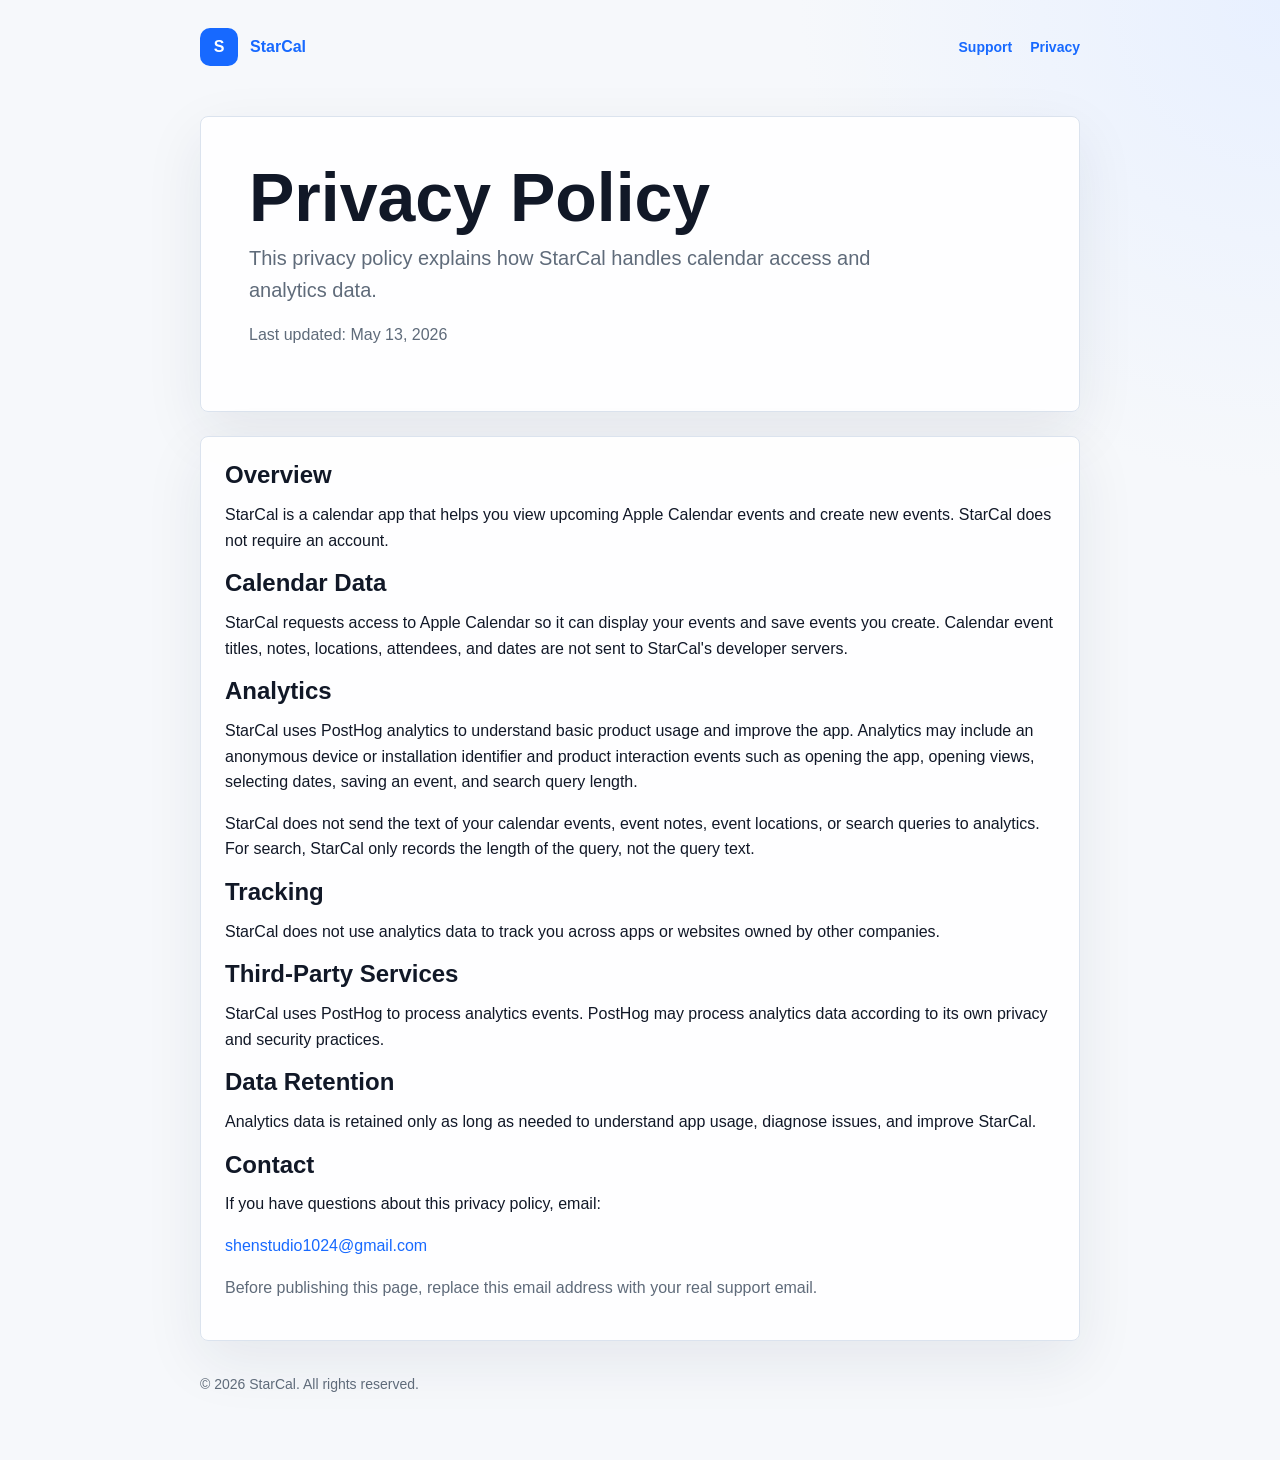
==== privacy.html @ 609b14b9 "Add StarCal support and privacy pages" ====
<!doctype html>
<html lang="en">
  <head>
    <meta charset="utf-8">
    <meta name="viewport" content="width=device-width, initial-scale=1">
    <title>StarCal Privacy Policy</title>
    <meta name="description" content="Privacy policy for StarCal.">
    <link rel="stylesheet" href="styles.css">
  </head>
  <body>
    <header class="site-header">
      <a class="brand" href="index.html" aria-label="StarCal home">
        <span class="mark">S</span>
        <span>StarCal</span>
      </a>
      <nav aria-label="Site navigation">
        <a href="support.html">Support</a>
        <a href="privacy.html">Privacy</a>
      </nav>
    </header>

    <main>
      <section class="hero">
        <h1>Privacy Policy</h1>
        <p class="lede">This privacy policy explains how StarCal handles calendar access and analytics data.</p>
        <p class="muted">Last updated: May 13, 2026</p>
      </section>

      <section class="card">
        <h2>Overview</h2>
        <p>StarCal is a calendar app that helps you view upcoming Apple Calendar events and create new events. StarCal does not require an account.</p>

        <h2>Calendar Data</h2>
        <p>StarCal requests access to Apple Calendar so it can display your events and save events you create. Calendar event titles, notes, locations, attendees, and dates are not sent to StarCal's developer servers.</p>

        <h2>Analytics</h2>
        <p>StarCal uses PostHog analytics to understand basic product usage and improve the app. Analytics may include an anonymous device or installation identifier and product interaction events such as opening the app, opening views, selecting dates, saving an event, and search query length.</p>
        <p>StarCal does not send the text of your calendar events, event notes, event locations, or search queries to analytics. For search, StarCal only records the length of the query, not the query text.</p>

        <h2>Tracking</h2>
        <p>StarCal does not use analytics data to track you across apps or websites owned by other companies.</p>

        <h2>Third-Party Services</h2>
        <p>StarCal uses PostHog to process analytics events. PostHog may process analytics data according to its own privacy and security practices.</p>

        <h2>Data Retention</h2>
        <p>Analytics data is retained only as long as needed to understand app usage, diagnose issues, and improve StarCal.</p>

        <h2>Contact</h2>
        <p>If you have questions about this privacy policy, email:</p>
        <p><a href="mailto:shenstudio1024@gmail.com">shenstudio1024@gmail.com</a></p>
        <p class="muted">Before publishing this page, replace this email address with your real support email.</p>
      </section>
    </main>

    <footer class="site-footer">
      <p>© 2026 StarCal. All rights reserved.</p>
    </footer>
  </body>
</html>
---- styles.css ----
:root {
  color-scheme: light;
  --bg: #f6f8fb;
  --panel: #ffffff;
  --text: #111827;
  --muted: #5f6b7a;
  --line: #dbe3ee;
  --accent: #1769ff;
  --accent-soft: #e8f0ff;
  --max: 880px;
}

* {
  box-sizing: border-box;
}

body {
  margin: 0;
  background: radial-gradient(circle at top right, #e8f0ff 0, transparent 30rem), var(--bg);
  color: var(--text);
  font: 16px/1.6 -apple-system, BlinkMacSystemFont, "Segoe UI", sans-serif;
}

a {
  color: var(--accent);
  text-decoration: none;
}

a:hover {
  text-decoration: underline;
}

.site-header,
.site-footer,
main {
  width: min(var(--max), calc(100% - 40px));
  margin: 0 auto;
}

.site-header {
  display: flex;
  align-items: center;
  justify-content: space-between;
  padding: 28px 0 18px;
}

.brand {
  display: inline-flex;
  align-items: center;
  gap: 12px;
  font-weight: 800;
  letter-spacing: 0;
}

.mark {
  display: grid;
  place-items: center;
  width: 38px;
  height: 38px;
  border-radius: 10px;
  background: var(--accent);
  color: white;
  font-weight: 900;
}

nav {
  display: flex;
  gap: 18px;
  font-size: 14px;
  font-weight: 650;
}

.hero,
.card {
  background: color-mix(in srgb, var(--panel) 92%, transparent);
  border: 1px solid var(--line);
  border-radius: 8px;
  box-shadow: 0 20px 60px rgba(28, 42, 68, 0.08);
}

.hero {
  padding: 48px;
  margin: 32px 0 24px;
}

h1 {
  margin: 0 0 12px;
  font-size: clamp(38px, 8vw, 68px);
  line-height: 0.95;
  letter-spacing: 0;
}

h2 {
  margin: 0 0 12px;
  font-size: 24px;
  line-height: 1.2;
  letter-spacing: 0;
}

h3 {
  margin: 24px 0 8px;
  font-size: 18px;
}

p {
  margin: 0 0 16px;
}

.lede {
  max-width: 650px;
  color: var(--muted);
  font-size: 20px;
}

.actions {
  display: flex;
  flex-wrap: wrap;
  gap: 12px;
  margin-top: 28px;
}

.button {
  display: inline-flex;
  align-items: center;
  justify-content: center;
  min-height: 44px;
  padding: 0 18px;
  border-radius: 8px;
  background: var(--accent);
  color: white;
  font-weight: 750;
}

.button.secondary {
  background: var(--accent-soft);
  color: var(--accent);
}

.grid {
  display: grid;
  grid-template-columns: repeat(2, minmax(0, 1fr));
  gap: 16px;
  margin: 24px 0;
}

.card {
  padding: 24px;
}

.muted {
  color: var(--muted);
}

ul {
  padding-left: 22px;
  margin: 0 0 16px;
}

li + li {
  margin-top: 8px;
}

.site-footer {
  color: var(--muted);
  font-size: 14px;
  padding: 32px 0 48px;
}

@media (max-width: 720px) {
  .site-header {
    align-items: flex-start;
    flex-direction: column;
    gap: 16px;
  }

  nav {
    flex-wrap: wrap;
  }

  .hero {
    padding: 32px 24px;
  }

  .grid {
    grid-template-columns: 1fr;
  }
}
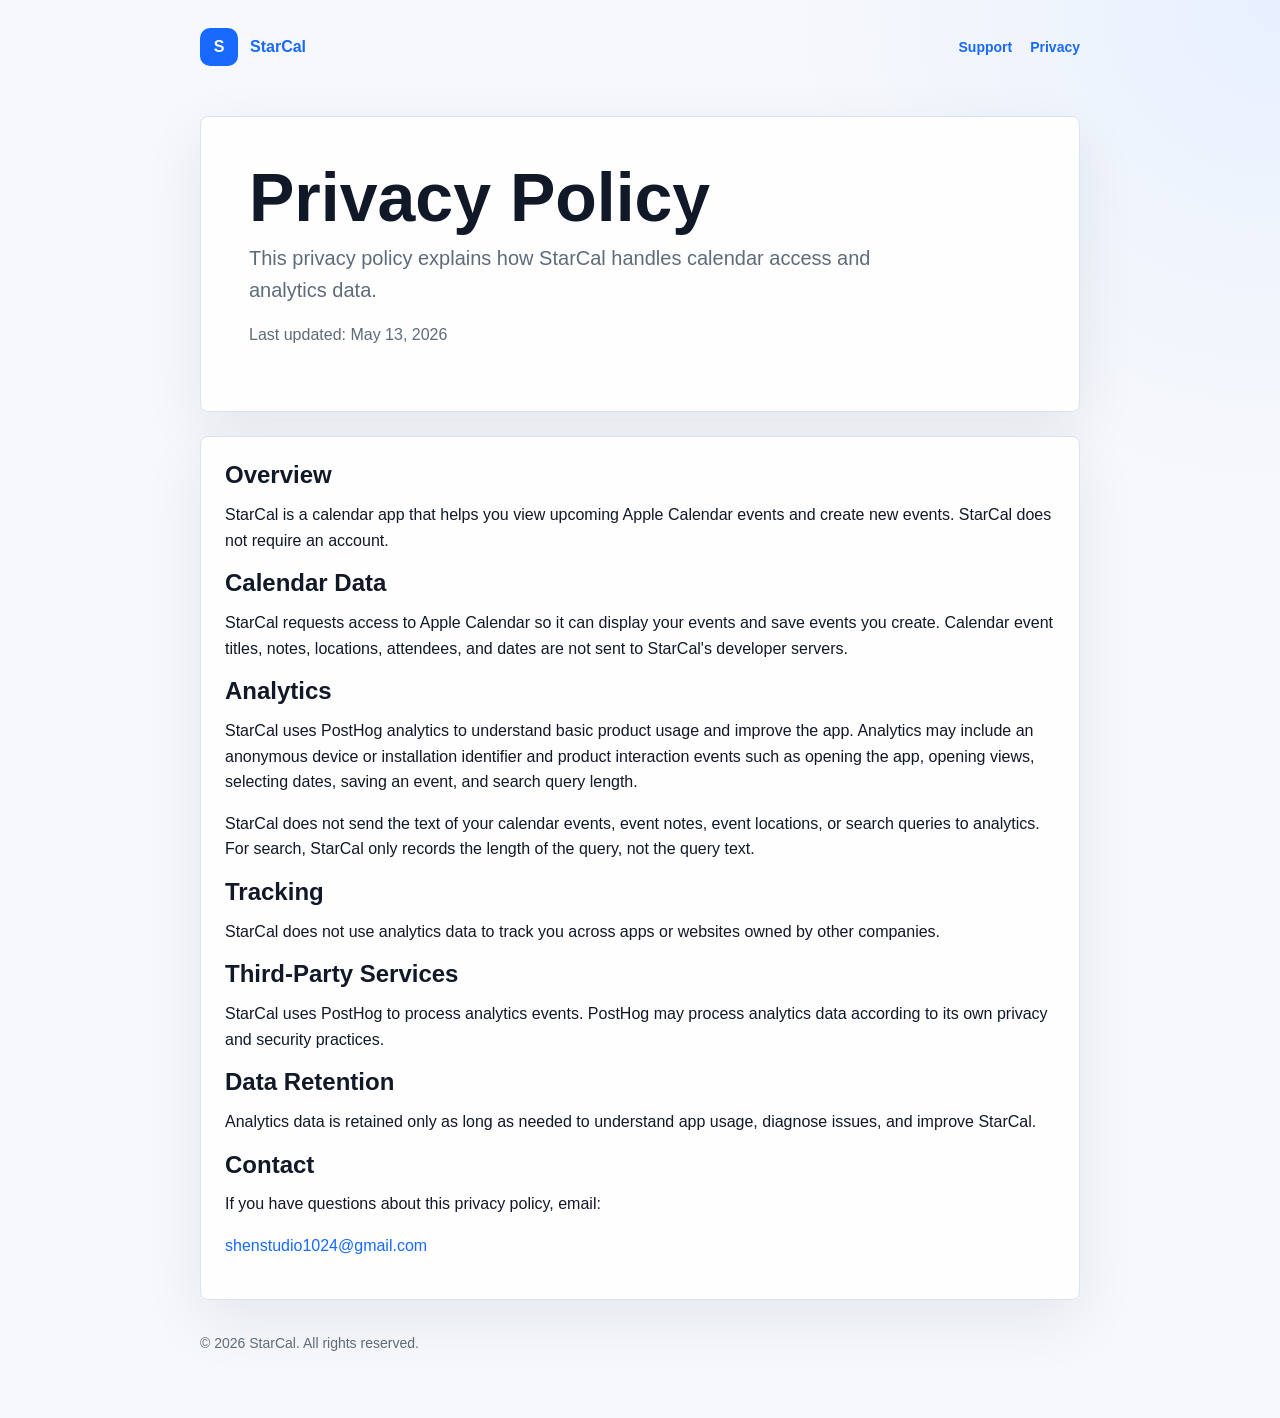
==== commit d4bdb031: "Clean support contact pages" ====
--- a/privacy.html
+++ b/privacy.html
@@ -49,7 +49,6 @@
         <h2>Contact</h2>
         <p>If you have questions about this privacy policy, email:</p>
         <p><a href="mailto:shenstudio1024@gmail.com">shenstudio1024@gmail.com</a></p>
-        <p class="muted">Before publishing this page, replace this email address with your real support email.</p>
       </section>
     </main>
 
